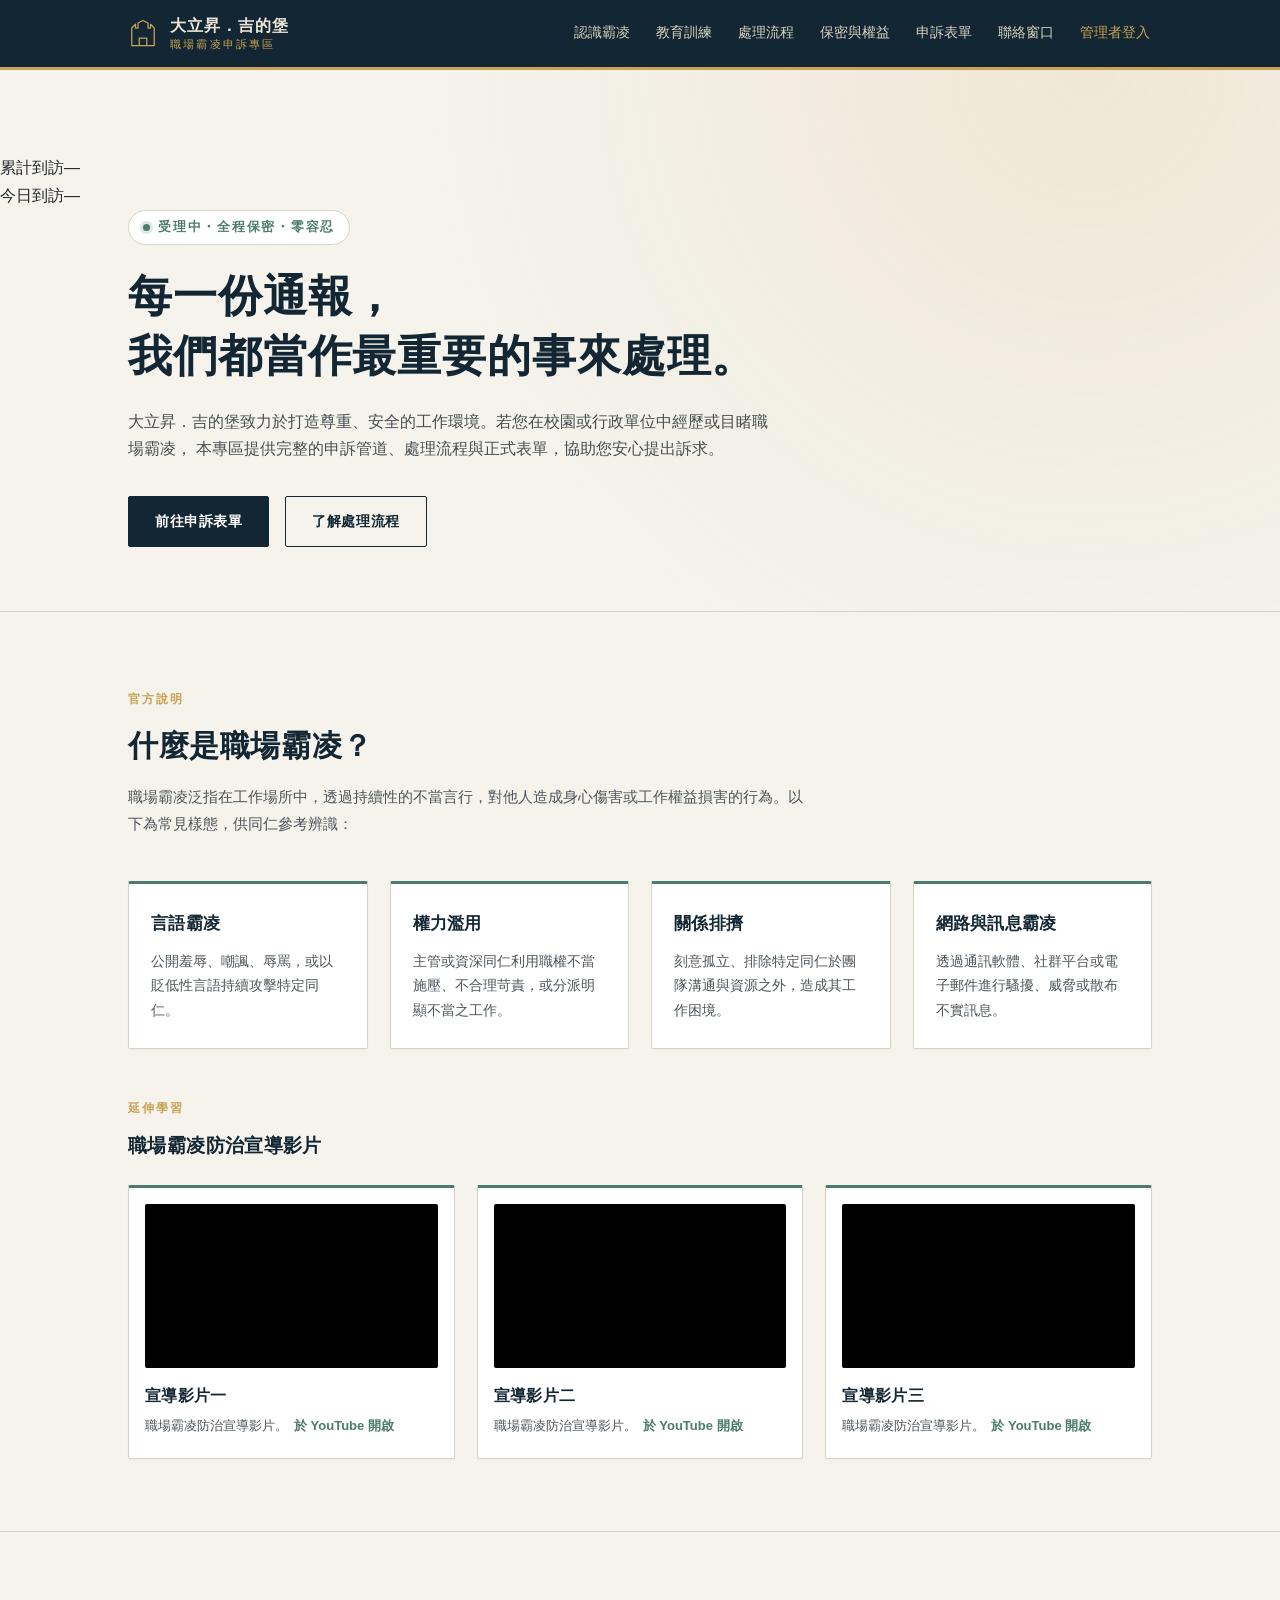
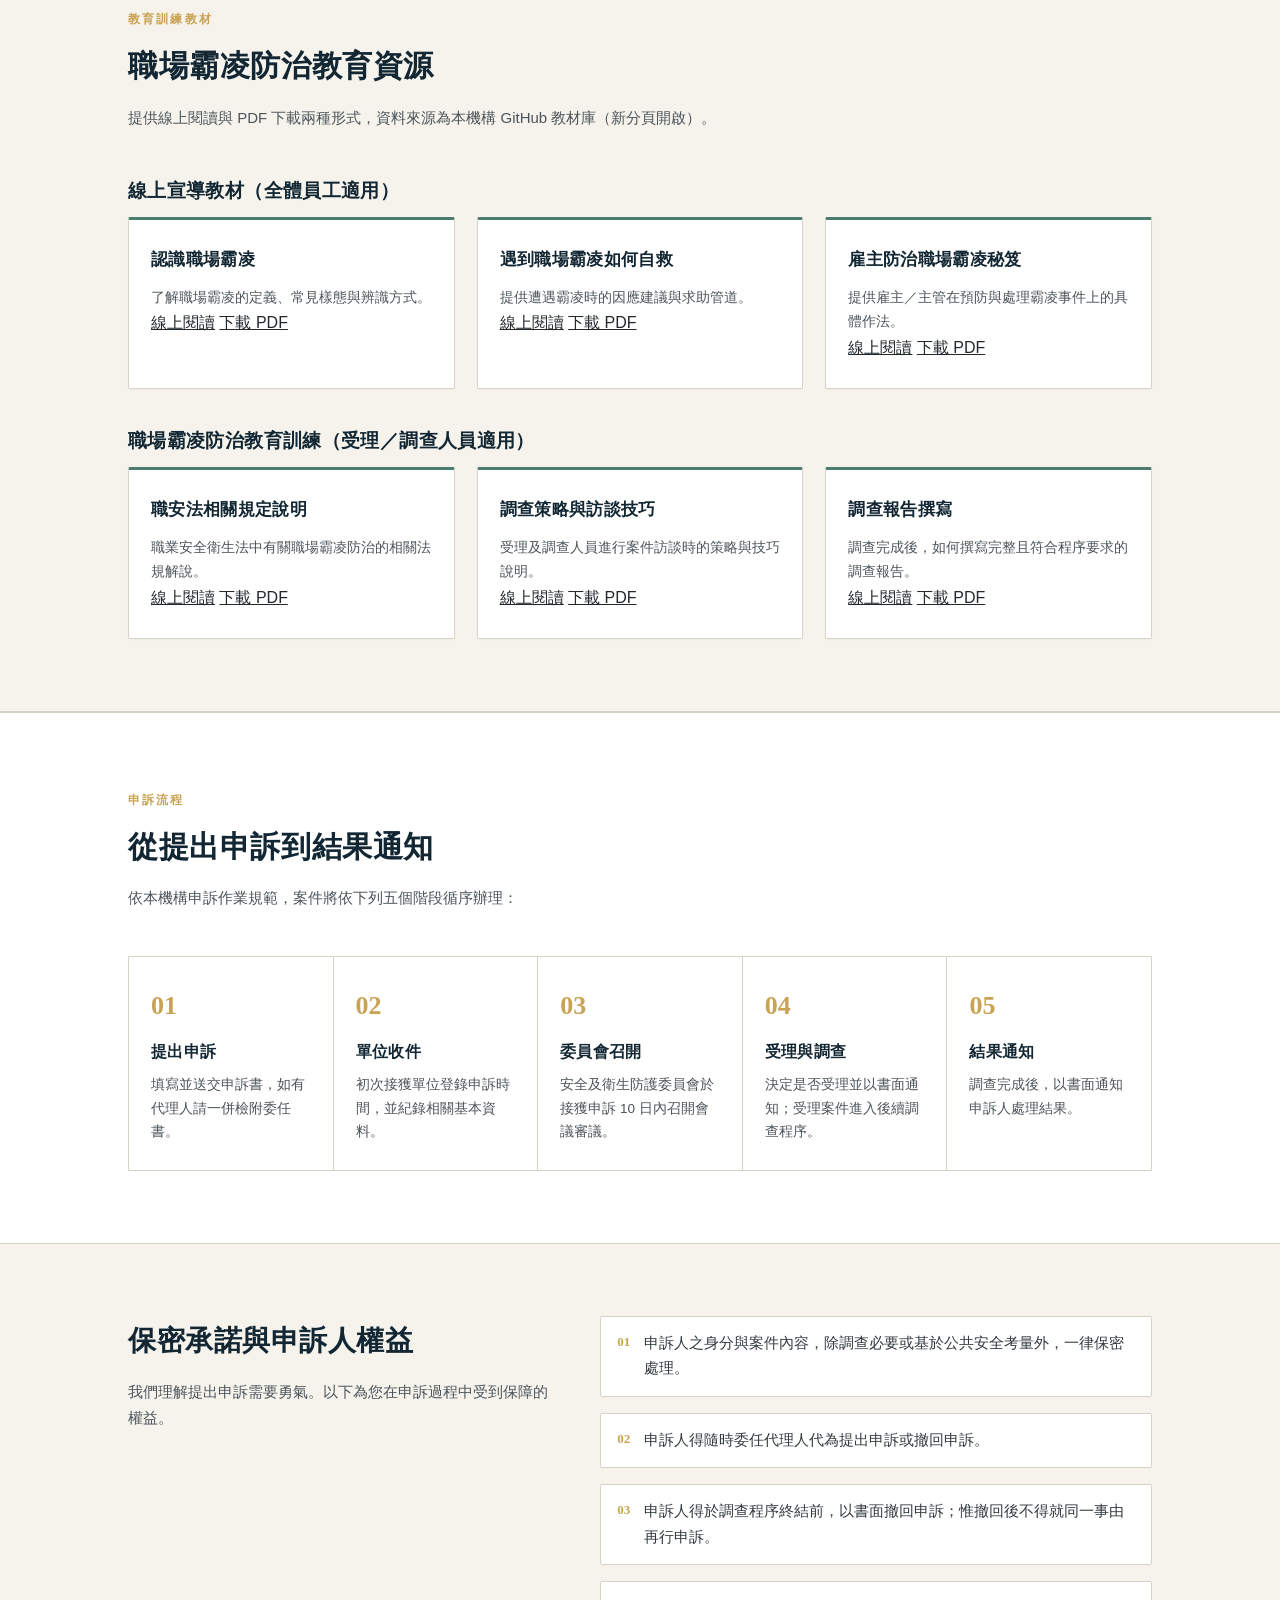
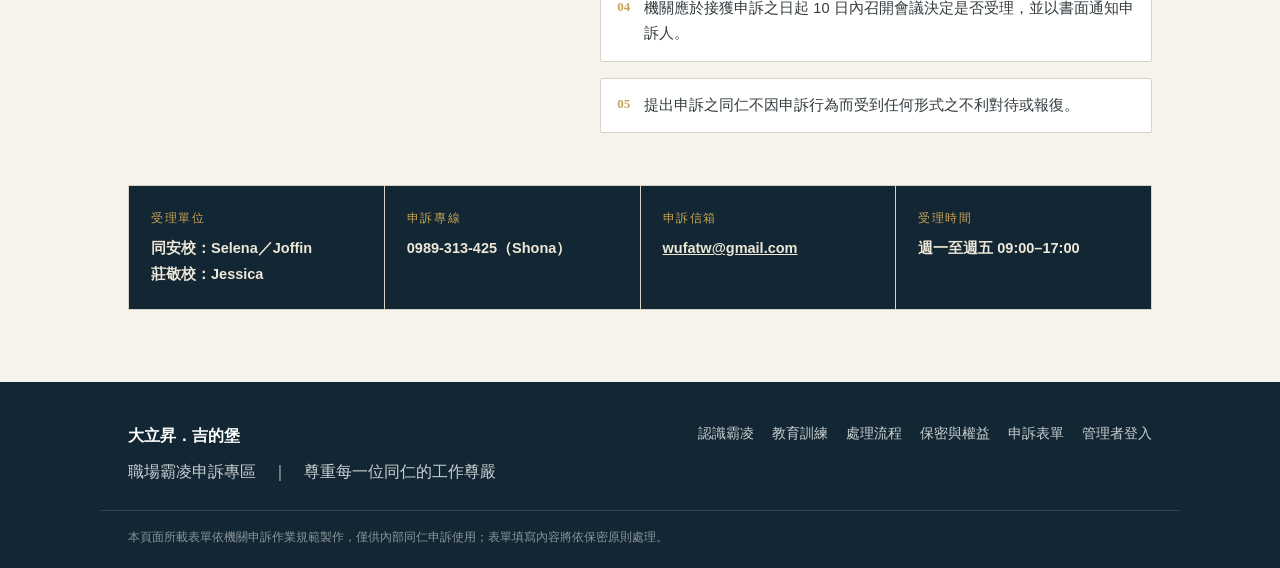
==== index.html @ 512487a4 "Add files via upload" ====
<!DOCTYPE html>
<html lang="zh-Hant">
<head>
<meta charset="UTF-8">
<meta name="viewport" content="width=device-width, initial-scale=1.0">
<title>大立昇吉的堡｜職場霸凌申訴專區</title>
<link rel="stylesheet" href="assets/style.css">
</head>
<body>
<header class="site-header">
  <div class="header-inner">
    <div class="brand">
      <svg width="30" height="30" viewBox="0 0 48 48" fill="none" xmlns="http://www.w3.org/2000/svg">
        <path d="M6 44V16L12 10V16H16V8L24 4L32 8V16H36V10L42 16V44H6Z" stroke="#C9A253" stroke-width="2" stroke-linejoin="round"/>
        <path d="M18 44V32H30V44" stroke="#C9A253" stroke-width="2" stroke-linejoin="round"/>
      </svg>
      <div class="brand-text">
        <span class="org">大立昇．吉的堡</span>
        <span class="sub">職場霸凌申訴專區</span>
      </div>
    </div>
    <nav class="main-nav">
      <a href="#about">認識霸凌</a>
      <a href="#education">教育訓練</a>
      <a href="#process">處理流程</a>
      <a href="#rights">保密與權益</a>
      <a href="report.html">申訴表單</a>
      <a href="#contact">聯絡窗口</a>
      <a href="admin.html" class="admin-link">管理者登入</a>
    </nav>
  </div>
</header>

<section class="hero">
  <div class="visit-counter" id="visit-counter" aria-live="polite">
    <div class="vc-row"><span class="vc-label">累計到訪</span><span class="vc-value" id="vc-total">—</span></div>
    <div class="vc-row"><span class="vc-label">今日到訪</span><span class="vc-value" id="vc-today">—</span></div>
    <div class="vc-note" id="vc-note"></div>
  </div>
  <div class="wrap">
    <span class="eyebrow"><span class="dot"></span>受理中・全程保密・零容忍</span>
    <h1>每一份通報，<br>我們都當作最重要的事來處理。</h1>
    <p class="lede">
      大立昇．吉的堡致力於打造尊重、安全的工作環境。若您在校園或行政單位中經歷或目睹職場霸凌，
      本專區提供完整的申訴管道、處理流程與正式表單，協助您安心提出訴求。
    </p>
    <div class="cta-row">
      <a href="report.html" class="btn btn-primary">前往申訴表單</a>
      <a href="#process" class="btn btn-outline">了解處理流程</a>
    </div>
  </div>
</section>

<section id="about">
  <div class="wrap">
    <div class="section-head">
      <span class="kicker">官方說明</span>
      <h2>什麼是職場霸凌？</h2>
      <p>職場霸凌泛指在工作場所中，透過持續性的不當言行，對他人造成身心傷害或工作權益損害的行為。以下為常見樣態，供同仁參考辨識：</p>
    </div>
    <div class="card-grid">
      <div class="info-card">
        <h3>言語霸凌</h3>
        <p>公開羞辱、嘲諷、辱罵，或以貶低性言語持續攻擊特定同仁。</p>
      </div>
      <div class="info-card">
        <h3>權力濫用</h3>
        <p>主管或資深同仁利用職權不當施壓、不合理苛責，或分派明顯不當之工作。</p>
      </div>
      <div class="info-card">
        <h3>關係排擠</h3>
        <p>刻意孤立、排除特定同仁於團隊溝通與資源之外，造成其工作困境。</p>
      </div>
      <div class="info-card">
        <h3>網路與訊息霸凌</h3>
        <p>透過通訊軟體、社群平台或電子郵件進行騷擾、威脅或散布不實訊息。</p>
      </div>
    </div>

    <div class="section-head" style="margin-top:44px;margin-bottom:22px;">
      <span class="kicker">延伸學習</span>
      <h3 style="font-size:19px;margin:0;">職場霸凌防治宣導影片</h3>
    </div>
    <div class="card-grid">
      <div class="info-card video-embed-card">
        <div class="video-frame">
          <iframe src="https://www.youtube.com/embed/z6uMscS4dXs" title="宣導影片一" loading="lazy" frameborder="0" allow="accelerometer; autoplay; clipboard-write; encrypted-media; gyroscope; picture-in-picture; web-share" allowfullscreen></iframe>
        </div>
        <h3>宣導影片一</h3>
        <p>職場霸凌防治宣導影片。<a href="https://youtu.be/z6uMscS4dXs" target="_blank" rel="noopener">於 YouTube 開啟</a></p>
      </div>
      <div class="info-card video-embed-card">
        <div class="video-frame">
          <iframe src="https://www.youtube.com/embed/lAnErXv3-6E" title="宣導影片二" loading="lazy" frameborder="0" allow="accelerometer; autoplay; clipboard-write; encrypted-media; gyroscope; picture-in-picture; web-share" allowfullscreen></iframe>
        </div>
        <h3>宣導影片二</h3>
        <p>職場霸凌防治宣導影片。<a href="https://youtu.be/lAnErXv3-6E" target="_blank" rel="noopener">於 YouTube 開啟</a></p>
      </div>
      <div class="info-card video-embed-card">
        <div class="video-frame">
          <iframe src="https://www.youtube.com/embed/RIv6hlDFf-0" title="宣導影片三" loading="lazy" frameborder="0" allow="accelerometer; autoplay; clipboard-write; encrypted-media; gyroscope; picture-in-picture; web-share" allowfullscreen></iframe>
        </div>
        <h3>宣導影片三</h3>
        <p>職場霸凌防治宣導影片。<a href="https://youtu.be/RIv6hlDFf-0" target="_blank" rel="noopener">於 YouTube 開啟</a></p>
      </div>
    </div>
  </div>
</section>

<section id="education" style="background:var(--paper);border-top:1px solid var(--line);border-bottom:1px solid var(--line);">
  <div class="wrap">
    <div class="section-head">
      <span class="kicker">教育訓練教材</span>
      <h2>職場霸凌防治教育資源</h2>
      <p>提供線上閱讀與 PDF 下載兩種形式，資料來源為本機構 GitHub 教材庫（新分頁開啟）。</p>
    </div>

    <h3 class="edu-group-title">線上宣導教材（全體員工適用）</h3>
    <div class="card-grid">
      <div class="info-card edu-card">
        <h3>認識職場霸凌</h3>
        <p>了解職場霸凌的定義、常見樣態與辨識方式。</p>
        <div class="edu-link-row">
          <a href="https://htmlpreview.github.io/?https://raw.githubusercontent.com/castlepartywu-svg/WorkplaceBully/main/Education/%E7%B7%9A%E4%B8%8A%E5%AE%A3%E5%B0%8E%E6%95%99%E6%9D%901%E8%AA%8D%E8%AD%98%E9%9C%B8%E5%87%8C.html" target="_blank" rel="noopener">線上閱讀</a>
          <a href="https://raw.githubusercontent.com/castlepartywu-svg/WorkplaceBully/main/Education/%E7%B7%9A%E4%B8%8A%E5%AE%A3%E5%B0%8E%E6%95%99%E6%9D%90-1-%E8%AA%8D%E8%AD%98%E8%81%B7%E5%A0%B4%E9%9C%B8%E5%87%8C.pdf" target="_blank" rel="noopener">下載 PDF</a>
        </div>
      </div>
      <div class="info-card edu-card">
        <h3>遇到職場霸凌如何自救</h3>
        <p>提供遭遇霸凌時的因應建議與求助管道。</p>
        <div class="edu-link-row">
          <a href="https://htmlpreview.github.io/?https://raw.githubusercontent.com/castlepartywu-svg/WorkplaceBully/main/Education/%E7%B7%9A%E4%B8%8A%E5%AE%A3%E5%B0%8E%E6%95%99%E6%9D%902%E5%A6%82%E4%BD%95%E8%87%AA%E6%95%91.html" target="_blank" rel="noopener">線上閱讀</a>
          <a href="https://raw.githubusercontent.com/castlepartywu-svg/WorkplaceBully/main/Education/%E7%B7%9A%E4%B8%8A%E5%AE%A3%E5%B0%8E%E6%95%99%E6%9D%90-2-%E9%81%87%E5%88%B0%E8%81%B7%E5%A0%B4%E9%9C%B8%E5%87%8C%E5%A6%82%E4%BD%95%E8%87%AA%E6%95%91.pdf" target="_blank" rel="noopener">下載 PDF</a>
        </div>
      </div>
      <div class="info-card edu-card">
        <h3>雇主防治職場霸凌秘笈</h3>
        <p>提供雇主／主管在預防與處理霸凌事件上的具體作法。</p>
        <div class="edu-link-row">
          <a href="https://htmlpreview.github.io/?https://raw.githubusercontent.com/castlepartywu-svg/WorkplaceBully/main/Education/%E7%B7%9A%E4%B8%8A%E5%AE%A3%E5%B0%8E%E6%95%99%E6%9D%903%E9%9B%87%E4%B8%BB%E9%98%B2%E6%B2%BB%E7%A7%98%E7%AC%88.html" target="_blank" rel="noopener">線上閱讀</a>
          <a href="https://raw.githubusercontent.com/castlepartywu-svg/WorkplaceBully/main/Education/%E7%B7%9A%E4%B8%8A%E5%AE%A3%E5%B0%8E%E6%95%99%E6%9D%90-3-%E9%9B%87%E4%B8%BB%E9%98%B2%E6%B2%BB%E8%81%B7%E5%A0%B4%E9%9C%B8%E5%87%8C%E7%A7%98%E7%AC%88.pdf" target="_blank" rel="noopener">下載 PDF</a>
        </div>
      </div>
    </div>

    <h3 class="edu-group-title" style="margin-top:36px;">職場霸凌防治教育訓練（受理／調查人員適用）</h3>
    <div class="card-grid">
      <div class="info-card edu-card">
        <h3>職安法相關規定說明</h3>
        <p>職業安全衛生法中有關職場霸凌防治的相關法規解說。</p>
        <div class="edu-link-row">
          <a href="https://htmlpreview.github.io/?https://raw.githubusercontent.com/castlepartywu-svg/WorkplaceBully/main/Education/%E8%81%B7%E5%A0%B4%E9%9C%B8%E5%87%8C%E9%98%B2%E6%B2%BB%E6%95%99%E8%82%B2%E8%A8%93%E7%B7%B4-%E8%81%B7%E5%AE%89%E6%B3%95%E8%A6%8F%E5%AE%9A%E8%AA%AA%E6%98%8E.html" target="_blank" rel="noopener">線上閱讀</a>
          <a href="https://raw.githubusercontent.com/castlepartywu-svg/WorkplaceBully/main/Education/%E8%81%B7%E5%A0%B4%E9%9C%B8%E5%87%8C%E9%98%B2%E6%B2%BB%E6%95%99%E8%82%B2%E8%A8%93%E7%B7%B4-1-%E8%81%B7%E5%AE%89%E6%B3%95%E7%9B%B8%E9%97%9C%E8%A6%8F%E5%AE%9A%E8%AA%AA%E6%98%8E.pdf" target="_blank" rel="noopener">下載 PDF</a>
        </div>
      </div>
      <div class="info-card edu-card">
        <h3>調查策略與訪談技巧</h3>
        <p>受理及調查人員進行案件訪談時的策略與技巧說明。</p>
        <div class="edu-link-row">
          <a href="https://htmlpreview.github.io/?https://raw.githubusercontent.com/castlepartywu-svg/WorkplaceBully/main/Education/%E8%81%B7%E5%A0%B4%E9%9C%B8%E5%87%8C%E9%98%B2%E6%B2%BB%E6%95%99%E8%82%B2%E8%A8%93%E7%B7%B4%282%29-%E8%AA%BF%E6%9F%A5%E7%AD%96%E7%95%A5%E5%8F%8A%E8%A8%AA%E8%AB%87%E6%8A%80%E5%B7%A7.html" target="_blank" rel="noopener">線上閱讀</a>
          <a href="https://raw.githubusercontent.com/castlepartywu-svg/WorkplaceBully/main/Education/%E8%81%B7%E5%A0%B4%E9%9C%B8%E5%87%8C%E9%98%B2%E6%B2%BB%E6%95%99%E8%82%B2%E8%A8%93%E7%B7%B4-2-%E8%AA%BF%E6%9F%A5%E7%AD%96%E7%95%A5%E8%88%87%E8%A8%AA%E8%AB%87%E6%8A%80%E5%B7%A7.pdf" target="_blank" rel="noopener">下載 PDF</a>
        </div>
      </div>
      <div class="info-card edu-card">
        <h3>調查報告撰寫</h3>
        <p>調查完成後，如何撰寫完整且符合程序要求的調查報告。</p>
        <div class="edu-link-row">
          <a href="https://htmlpreview.github.io/?https://raw.githubusercontent.com/castlepartywu-svg/WorkplaceBully/main/Education/%E8%81%B7%E5%A0%B4%E9%9C%B8%E5%87%8C%E9%98%B2%E6%B2%BB%E6%95%99%E8%82%B2%E8%A8%93%E7%B7%B43%20%E8%AA%BF%E6%9F%A5%E5%A0%B1%E5%91%8A%E6%92%B0%E5%AF%AB.html" target="_blank" rel="noopener">線上閱讀</a>
          <a href="https://raw.githubusercontent.com/castlepartywu-svg/WorkplaceBully/main/Education/%E8%81%B7%E5%A0%B4%E9%9C%B8%E5%87%8C%E9%98%B2%E6%B2%BB%E6%95%99%E8%82%B2%E8%A8%93%E7%B7%B4-3-%E8%AA%BF%E6%9F%A5%E5%A0%B1%E5%91%8A%E6%92%B0%E5%AF%AB.pdf" target="_blank" rel="noopener">下載 PDF</a>
        </div>
      </div>
    </div>
  </div>
</section>

<section id="process" style="background:#fff;border-top:1px solid var(--line);border-bottom:1px solid var(--line);">
  <div class="wrap">
    <div class="section-head">
      <span class="kicker">申訴流程</span>
      <h2>從提出申訴到結果通知</h2>
      <p>依本機構申訴作業規範，案件將依下列五個階段循序辦理：</p>
    </div>
    <div class="timeline">
      <div class="tl-step">
        <span class="num">01</span>
        <h3>提出申訴</h3>
        <p>填寫並送交申訴書，如有代理人請一併檢附委任書。</p>
      </div>
      <div class="tl-step">
        <span class="num">02</span>
        <h3>單位收件</h3>
        <p>初次接獲單位登錄申訴時間，並紀錄相關基本資料。</p>
      </div>
      <div class="tl-step">
        <span class="num">03</span>
        <h3>委員會召開</h3>
        <p>安全及衛生防護委員會於接獲申訴 10 日內召開會議審議。</p>
      </div>
      <div class="tl-step">
        <span class="num">04</span>
        <h3>受理與調查</h3>
        <p>決定是否受理並以書面通知；受理案件進入後續調查程序。</p>
      </div>
      <div class="tl-step">
        <span class="num">05</span>
        <h3>結果通知</h3>
        <p>調查完成後，以書面通知申訴人處理結果。</p>
      </div>
    </div>
  </div>
</section>

<section id="rights">
  <div class="wrap">
    <div class="rights-panel">
      <div>
        <h2>保密承諾與申訴人權益</h2>
        <p class="lede">我們理解提出申訴需要勇氣。以下為您在申訴過程中受到保障的權益。</p>
      </div>
      <ul class="rights-list">
        <li><span class="mark">01</span> 申訴人之身分與案件內容，除調查必要或基於公共安全考量外，一律保密處理。</li>
        <li><span class="mark">02</span> 申訴人得隨時委任代理人代為提出申訴或撤回申訴。</li>
        <li><span class="mark">03</span> 申訴人得於調查程序終結前，以書面撤回申訴；惟撤回後不得就同一事由再行申訴。</li>
        <li><span class="mark">04</span> 機關應於接獲申訴之日起 10 日內召開會議決定是否受理，並以書面通知申訴人。</li>
        <li><span class="mark">05</span> 提出申訴之同仁不因申訴行為而受到任何形式之不利對待或報復。</li>
      </ul>
    </div>

    <div class="contact-strip" id="contact">
      <div class="contact-item">
        <div class="label">受理單位</div>
        <div class="value">同安校：Selena／Joffin<br>莊敬校：Jessica</div>
      </div>
      <div class="contact-item">
        <div class="label">申訴專線</div>
        <div class="value">0989-313-425（Shona）</div>
      </div>
      <div class="contact-item">
        <div class="label">申訴信箱</div>
        <div class="value"><a href="mailto:wufatw@gmail.com">wufatw@gmail.com</a></div>
      </div>
      <div class="contact-item">
        <div class="label">受理時間</div>
        <div class="value">週一至週五 09:00–17:00</div>
      </div>
    </div>
  </div>
</section>

<footer>
  <div class="wrap foot-inner">
    <div>
      <div class="foot-brand">大立昇．吉的堡</div>
      <div>職場霸凌申訴專區　｜　尊重每一位同仁的工作尊嚴</div>
    </div>
    <div class="foot-links">
      <a href="#about">認識霸凌</a>
      <a href="#education">教育訓練</a>
      <a href="#process">處理流程</a>
      <a href="#rights">保密與權益</a>
      <a href="report.html">申訴表單</a>
      <a href="admin.html">管理者登入</a>
    </div>
  </div>
  <div class="wrap copyright">
    本頁面所載表單依機關申訴作業規範製作，僅供內部同仁申訴使用；表單填寫內容將依保密原則處理。
  </div>
</footer>

<script src="js/main.js"></script>
</body>
</html>
---- assets/style.css ----
:root{
  --ink:#22282C;
  --paper:#F5F3EC;
  --navy:#1B3A4B;
  --navy-deep:#122733;
  --teal:#4C7C6D;
  --gold:#C9A253;
  --line:#D8D3C7;
  --card:#FFFFFF;
  --danger:#9A4B3E;
  --radius:2px;
}
*{box-sizing:border-box;}
html{scroll-behavior:smooth;}
body{
  margin:0;
  background:var(--paper);
  color:var(--ink);
  font-family:"Noto Sans TC","Microsoft JhengHei",sans-serif;
  line-height:1.75;
}
h1,h2,h3,.display{
  font-family:"Noto Serif TC","PMingLiU",serif;
  font-weight:900;
  color:var(--navy-deep);
  letter-spacing:.02em;
  margin:0 0 .5em;
}
p{margin:0 0 1em;}
a{color:inherit;}
.wrap{max-width:1080px;margin:0 auto;padding:0 28px;}

/* ---------- buttons ---------- */
.btn{
  display:inline-flex;
  align-items:center;
  justify-content:center;
  gap:8px;
  padding:12px 26px;
  border-radius:var(--radius);
  font-size:14px;
  font-weight:700;
  letter-spacing:.04em;
  text-decoration:none;
  border:1px solid transparent;
  cursor:pointer;
  transition:background .2s, color .2s, border-color .2s, transform .15s;
}
.btn:active{transform:translateY(1px);}
.btn-primary{background:var(--navy-deep);color:#fff;border-color:var(--navy-deep);}
.btn-primary:hover{background:var(--navy);}
.btn-outline{background:transparent;color:var(--navy-deep);border-color:var(--navy-deep);}
.btn-outline:hover{background:var(--navy-deep);color:#fff;}

/* ---------- header ---------- */
header.site-header{
  background:var(--navy-deep);
  color:#EDE7D8;
  position:sticky;
  top:0;
  z-index:50;
  border-bottom:3px solid var(--gold);
}
.header-inner{
  max-width:1080px;
  margin:0 auto;
  padding:14px 28px;
  display:flex;
  align-items:center;
  justify-content:space-between;
  gap:20px;
}
.brand{
  display:flex;
  align-items:center;
  gap:12px;
}
.brand svg{flex:none;}
.brand-text{display:flex;flex-direction:column;line-height:1.3;}
.brand-text .org{font-family:"Noto Serif TC",serif;font-weight:700;font-size:16px;letter-spacing:.06em;}
.brand-text .sub{font-size:11px;color:var(--gold);letter-spacing:.2em;}
nav.main-nav{display:flex;gap:22px;font-size:14px;flex-wrap:wrap;}
nav.main-nav a{
  text-decoration:none;
  color:#D9D2BC;
  padding:6px 2px;
  border-bottom:2px solid transparent;
  transition:border-color .2s, color .2s;
  white-space:nowrap;
}
nav.main-nav a:hover{color:#fff;border-color:var(--gold);}
nav.main-nav a.admin-link{color:var(--gold);}

/* ---------- hero ---------- */
.hero{
  position:relative;
  padding:84px 0 64px;
  background: radial-gradient(circle at 85% 0%, rgba(201,162,83,.14), transparent 55%), var(--paper);
  overflow:hidden;
  border-bottom:1px solid var(--line);
}
.hero .eyebrow{
  display:inline-flex;
  align-items:center;
  gap:8px;
  font-size:12.5px;
  letter-spacing:.14em;
  color:var(--teal);
  font-weight:700;
  background:#fff;
  border:1px solid var(--line);
  padding:6px 14px;
  border-radius:999px;
  margin-bottom:22px;
}
.hero .dot{
  width:7px;height:7px;border-radius:50%;
  background:var(--teal);
  box-shadow:0 0 0 3px rgba(76,124,109,.18);
}
.hero h1{
  font-size:clamp(28px,4vw,44px);
  line-height:1.35;
  max-width:760px;
  margin-bottom:22px;
}
.hero .lede{
  max-width:640px;
  font-size:15.5px;
  color:#464e52;
  margin-bottom:34px;
}
.cta-row{display:flex;gap:16px;flex-wrap:wrap;}

/* ---------- section head ---------- */
section{padding:72px 0;}
.section-head{max-width:680px;margin-bottom:44px;}
.section-head .kicker{
  display:inline-block;
  font-size:12px;
  letter-spacing:.18em;
  color:var(--gold);
  font-weight:700;
  margin-bottom:10px;
}
.section-head h2{font-size:clamp(22px,3vw,30px);margin-bottom:12px;}
.section-head p{color:#4d555a;font-size:15px;}

/* ---------- info cards ---------- */
.card-grid{
  display:grid;
  grid-template-columns:repeat(auto-fit,minmax(230px,1fr));
  gap:22px;
}
.info-card{
  background:var(--card);
  border:1px solid var(--line);
  border-top:3px solid var(--teal);
  border-radius:var(--radius);
  padding:26px 22px;
  box-shadow:0 1px 2px rgba(18,39,51,.04);
}
.info-card h3{font-size:16.5px;margin-bottom:10px;}
.info-card p{font-size:14px;color:#4d555a;margin-bottom:0;}

.video-embed-card{padding:16px 16px 20px;}
.video-frame{
  position:relative;
  width:100%;
  padding-top:56.25%;
  background:#000;
  border-radius:var(--radius);
  overflow:hidden;
  margin-bottom:14px;
}
.video-frame iframe{
  position:absolute;
  inset:0;
  width:100%;
  height:100%;
  border:0;
}
.video-embed-card h3{font-size:15.5px;margin-bottom:6px;}
.video-embed-card p{font-size:13px;color:#4d555a;margin-bottom:0;}
.video-embed-card p a{color:var(--teal);font-weight:700;text-decoration:none;margin-left:6px;}
.video-embed-card p a:hover{text-decoration:underline;}

/* ---------- timeline ---------- */
.timeline{
  display:grid;
  grid-template-columns:repeat(auto-fit,minmax(190px,1fr));
  gap:0;
  border-top:1px solid var(--line);
  border-left:1px solid var(--line);
}
.tl-step{
  padding:26px 22px;
  border-right:1px solid var(--line);
  border-bottom:1px solid var(--line);
  position:relative;
}
.tl-step .num{
  display:block;
  font-family:"Noto Serif TC",serif;
  font-size:26px;
  font-weight:900;
  color:var(--gold);
  margin-bottom:10px;
}
.tl-step h3{font-size:15.5px;margin-bottom:8px;}
.tl-step p{font-size:13.5px;color:#4d555a;margin-bottom:0;}

/* ---------- rights ---------- */
.rights-panel{
  display:grid;
  grid-template-columns:1fr 1.3fr;
  gap:48px;
  align-items:start;
  margin-bottom:52px;
}
.rights-panel h2{font-size:clamp(22px,3vw,28px);}
.rights-panel .lede{color:#4d555a;font-size:15px;}
.rights-list{list-style:none;margin:0;padding:0;display:flex;flex-direction:column;gap:16px;}
.rights-list li{
  display:flex;
  gap:14px;
  font-size:14.5px;
  color:#333b3f;
  background:var(--card);
  border:1px solid var(--line);
  border-radius:var(--radius);
  padding:14px 16px;
}
.rights-list .mark{
  flex:none;
  font-family:"Noto Serif TC",serif;
  font-weight:700;
  color:var(--gold);
  font-size:13px;
}

.contact-strip{
  display:grid;
  grid-template-columns:repeat(auto-fit,minmax(180px,1fr));
  gap:1px;
  background:var(--line);
  border:1px solid var(--line);
}
.contact-item{background:var(--navy-deep);color:#EDE7D8;padding:22px;}
.contact-item .label{font-size:11.5px;letter-spacing:.14em;color:var(--gold);margin-bottom:8px;}
.contact-item .value{font-size:14.5px;font-weight:600;}
.contact-item .value.placeholder{color:#B9C4C9;font-weight:400;font-style:italic;}

/* ---------- footer ---------- */
footer{background:var(--navy-deep);color:#C9CFD1;padding:40px 0 20px;margin-top:0;}
.foot-inner{display:flex;justify-content:space-between;align-items:flex-start;gap:24px;flex-wrap:wrap;padding-bottom:24px;border-bottom:1px solid rgba(255,255,255,.12);}
.foot-brand{font-family:"Noto Serif TC",serif;font-weight:700;color:#fff;font-size:16px;margin-bottom:8px;}
.foot-links{display:flex;gap:18px;flex-wrap:wrap;font-size:13.5px;}
.foot-links a{text-decoration:none;color:#C9CFD1;}
.foot-links a:hover{color:var(--gold);}
.copyright{font-size:12px;color:#8B959A;padding-top:16px;}

/* ---------- admin page ---------- */
.admin-section{background:#fff;}
.admin-note{
  background:#FBF3E2;
  border:1px solid #E7D3A0;
  color:#7A5A15;
  font-size:13.5px;
  padding:12px 16px;
  border-radius:var(--radius);
  margin-bottom:32px;
}
.admin-box{
  background:var(--card);
  border:1px solid var(--line);
  border-radius:var(--radius);
  padding:28px 26px;
  max-width:560px;
}
.field{margin-bottom:16px;}
.field label{display:block;font-size:13px;font-weight:700;color:var(--navy-deep);margin-bottom:6px;}
.field input,.field select{
  width:100%;
  padding:10px 12px;
  border:1px solid var(--line);
  border-radius:var(--radius);
  font-size:14px;
  font-family:inherit;
  background:#fff;
  color:var(--ink);
}
.field input:focus,.field select:focus{outline:2px solid var(--teal);outline-offset:1px;}
#admin-msg{min-height:20px;font-size:13px;color:var(--danger);margin-top:10px;}
.status-line{font-size:14.5px;margin-bottom:14px;}
#admin-list-table td,#cases-table td{padding:7px 4px;border-bottom:1px solid var(--line);vertical-align:middle;}
.mini-btn{
  border:1px solid var(--danger);
  color:var(--danger);
  background:transparent;
  font-size:12px;
  padding:3px 9px;
  border-radius:var(--radius);
  cursor:pointer;
}
.mini-btn:hover{background:var(--danger);color:#fff;}
.mini-btn.view{border-color:var(--teal);color:var(--teal);}
.mini-btn.view:hover{background:var(--teal);color:#fff;}

/* ---------- report / forms ---------- */
.forms-section{background:#fff;}
.tab-bar{
  display:flex;
  gap:2px;
  border-bottom:2px solid var(--navy-deep);
  margin-bottom:32px;
  flex-wrap:wrap;
}
.tab-btn{
  background:var(--paper);
  border:1px solid var(--line);
  border-bottom:none;
  padding:12px 22px;
  font-size:14.5px;
  font-family:inherit;
  color:#5a6266;
  cursor:pointer;
  display:flex;
  align-items:center;
  gap:8px;
  border-radius:var(--radius) var(--radius) 0 0;
  transition:background .2s,color .2s;
}
.tab-btn .tag{
  font-size:11px;
  color:var(--gold);
  border:1px solid var(--gold);
  border-radius:999px;
  padding:1px 8px;
}
.tab-btn:hover{color:var(--navy-deep);}
.tab-btn.active{
  background:var(--navy-deep);
  color:#fff;
  border-color:var(--navy-deep);
}
.tab-btn.active .tag{color:var(--gold);border-color:var(--gold);}

.tab-panel{display:none;}
.tab-panel.active{display:block;}

.panel-toolbar{
  display:flex;
  align-items:center;
  justify-content:space-between;
  flex-wrap:wrap;
  gap:14px;
  margin-bottom:20px;
}
.panel-toolbar h3{font-size:19px;margin:0;}
.panel-toolbar .hint{font-size:12.5px;color:#75808a;}
.submit-btn,.print-btn,.reset-btn{
  border-radius:var(--radius);
  font-size:13.5px;
  font-weight:700;
  padding:9px 18px;
  cursor:pointer;
  border:1px solid var(--navy-deep);
  font-family:inherit;
}
.submit-btn{background:var(--navy-deep);color:#fff;}
.submit-btn:hover{background:var(--navy);}
.print-btn{background:transparent;color:var(--navy-deep);}
.print-btn:hover{background:var(--navy-deep);color:#fff;}
.reset-btn{background:transparent;color:var(--danger);border-color:var(--danger);}
.reset-btn:hover{background:var(--danger);color:#fff;}

.form-doc{
  background:#fff;
  border:1px solid var(--line);
  padding:34px 34px 42px;
  border-radius:var(--radius);
}
.form-doc .doc-title{
  text-align:center;
  font-size:21px;
  margin-bottom:4px;
}
.form-doc .doc-note{
  text-align:right;
  font-size:12.5px;
  color:#75808a;
  margin-bottom:16px;
}
.form-doc h2{
  font-size:16.5px;
  margin-top:36px;
  border-top:2px solid var(--line);
  padding-top:20px;
}
.form-doc table{
  width:100%;
  border-collapse:collapse;
  margin-bottom:18px;
  font-size:13.5px;
}
.form-doc th,.form-doc td{
  border:1px solid var(--line);
  padding:8px 10px;
  vertical-align:top;
}
.form-doc th{background:#F1EEE3;font-weight:700;text-align:center;}
.form-doc td.label{
  background:#F1EEE3;
  font-weight:700;
  white-space:nowrap;
  width:150px;
  color:var(--navy-deep);
}
.form-doc td.section-title{
  background:#E4EAEC;
  font-weight:700;
  text-align:center;
  writing-mode:vertical-rl;
  width:38px;
  color:var(--navy-deep);
}
.form-doc input[type="text"],.form-doc textarea{
  width:100%;
  border:none;
  border-bottom:1px dashed #A9A296;
  font-size:13.5px;
  font-family:inherit;
  padding:3px 2px;
  box-sizing:border-box;
  background:transparent;
  color:var(--ink);
}
.form-doc input[type="text"]:focus,.form-doc textarea:focus{outline:none;border-bottom-color:var(--teal);}
.form-doc textarea{resize:vertical;min-height:56px;}
.form-doc .short{width:48px;display:inline-block;}
.form-doc .mid{width:150px;display:inline-block;}
.form-doc .wide{width:300px;display:inline-block;}
.form-doc .checkbox-group label{margin-right:14px;white-space:nowrap;display:inline-block;font-size:13px;}
.form-doc .small{font-size:12px;color:#8a8f80;}
.form-doc .footer-note{font-size:12.5px;color:#5a6266;margin-top:8px;}
.form-doc .signature-line{
  display:flex;
  justify-content:space-between;
  gap:24px;
  margin:26px 0 10px;
  flex-wrap:wrap;
}
.form-doc .signature-line div{
  flex:1 1 220px;
  border-bottom:1px solid #8a8f80;
  padding-bottom:26px;
  font-size:13.5px;
}
.form-doc .date-line{text-align:right;font-size:13.5px;margin-top:8px;}
.form-doc .to-line{text-align:right;margin:18px 0;font-size:13.5px;}
.form-doc .statement{font-size:14px;line-height:2;margin:24px 0;}
.form-doc .statement input[type="text"]{display:inline-block;width:140px;}
.form-doc ol{font-size:13.5px;padding-left:20px;color:#333b3f;}
.form-doc ol li{margin-bottom:6px;}

/* ---------- fillable (applicant fill-in) highlight ---------- */
.form-doc .fillable td:not(.label):not(.section-title){
  background-color:#FFF176;
}
.form-doc .fillable input[type="text"],
.form-doc .fillable textarea{
  background:transparent;
}
.form-doc .checkbox-group label{
  background-color:#FFF176;
  padding:2px 6px;
  border-radius:2px;
  display:inline-block;
}
.form-doc .statement input[type="text"],
.form-doc .to-line input[type="text"],
.form-doc .date-line input[type="text"]{
  background-color:#FFF176;
  border-radius:2px;
}
.form-doc .signature-line input[type="text"]{
  background-color:#FFF176;
  border-radius:2px;
  width:auto;
  min-width:180px;
}

.admin-only{
  position:relative;
  border:1px dashed var(--gold);
  background:#FCF8EE;
  padding:18px 16px 6px;
  margin-top:24px;
  border-radius:var(--radius);
  display:none;
}
body.admin-mode .admin-only{display:block;}
.admin-only::before{
  content:"管理者專用區塊";
  position:absolute;
  top:-11px;
  left:14px;
  background:var(--gold);
  color:#fff;
  font-size:11px;
  padding:2px 10px;
  border-radius:999px;
  letter-spacing:.06em;
}

/* ---------- preview modal ---------- */
.preview-overlay{
  position:fixed;
  inset:0;
  background:rgba(18,39,51,.55);
  display:none;
  align-items:center;
  justify-content:center;
  z-index:100;
  padding:24px;
}
.preview-overlay.open{display:flex;}
.preview-modal{
  background:#fff;
  width:100%;
  max-width:620px;
  max-height:82vh;
  display:flex;
  flex-direction:column;
  border-radius:var(--radius);
  overflow:hidden;
  box-shadow:0 20px 60px rgba(0,0,0,.25);
}
.preview-modal-head{
  display:flex;
  align-items:center;
  justify-content:space-between;
  padding:18px 22px;
  background:var(--navy-deep);
  color:#fff;
}
.preview-modal-head h3{color:#fff;font-size:16.5px;margin:0;}
.preview-close{
  background:transparent;
  border:none;
  color:#EDE7D8;
  font-size:22px;
  line-height:1;
  cursor:pointer;
}
.preview-modal-body{padding:20px 22px;overflow-y:auto;}
.preview-table{width:100%;border-collapse:collapse;font-size:13.5px;}
.preview-table td{padding:8px 6px;border-bottom:1px solid var(--line);vertical-align:top;}
.preview-table td.pk{color:#75808a;width:38%;}
.preview-table td.pv{color:var(--ink);font-weight:600;word-break:break-word;}
.preview-empty{color:#75808a;font-size:13.5px;text-align:center;padding:20px 0;}
.preview-modal-foot{
  display:flex;
  justify-content:flex-end;
  gap:12px;
  padding:16px 22px;
  border-top:1px solid var(--line);
}
.submit-status{font-size:13px;margin-right:auto;align-self:center;}
.submit-status.ok{color:var(--teal);}
.submit-status.err{color:var(--danger);}

/* ---------- responsive ---------- */
@media (max-width:760px){
  .header-inner{flex-direction:column;align-items:flex-start;gap:12px;}
  nav.main-nav{gap:14px;font-size:13px;}
  .rights-panel{grid-template-columns:1fr;}
  section{padding:52px 0;}
  .form-doc{padding:22px 16px 30px;}
  .form-doc td.section-title{writing-mode:horizontal-tb;width:auto;}
}

/* ---------- print ---------- */
@media print{
  header.site-header,footer,.panel-toolbar,.tab-bar,.section-head,.preview-overlay{display:none !important;}
  body{background:#fff;}
  .tab-panel{display:none !important;}
  .tab-panel.print-active{display:block !important;}
  .tab-panel.print-active .admin-only::before{display:none;}
  .form-doc{border:none;padding:0;}
  section{padding:0;}
}
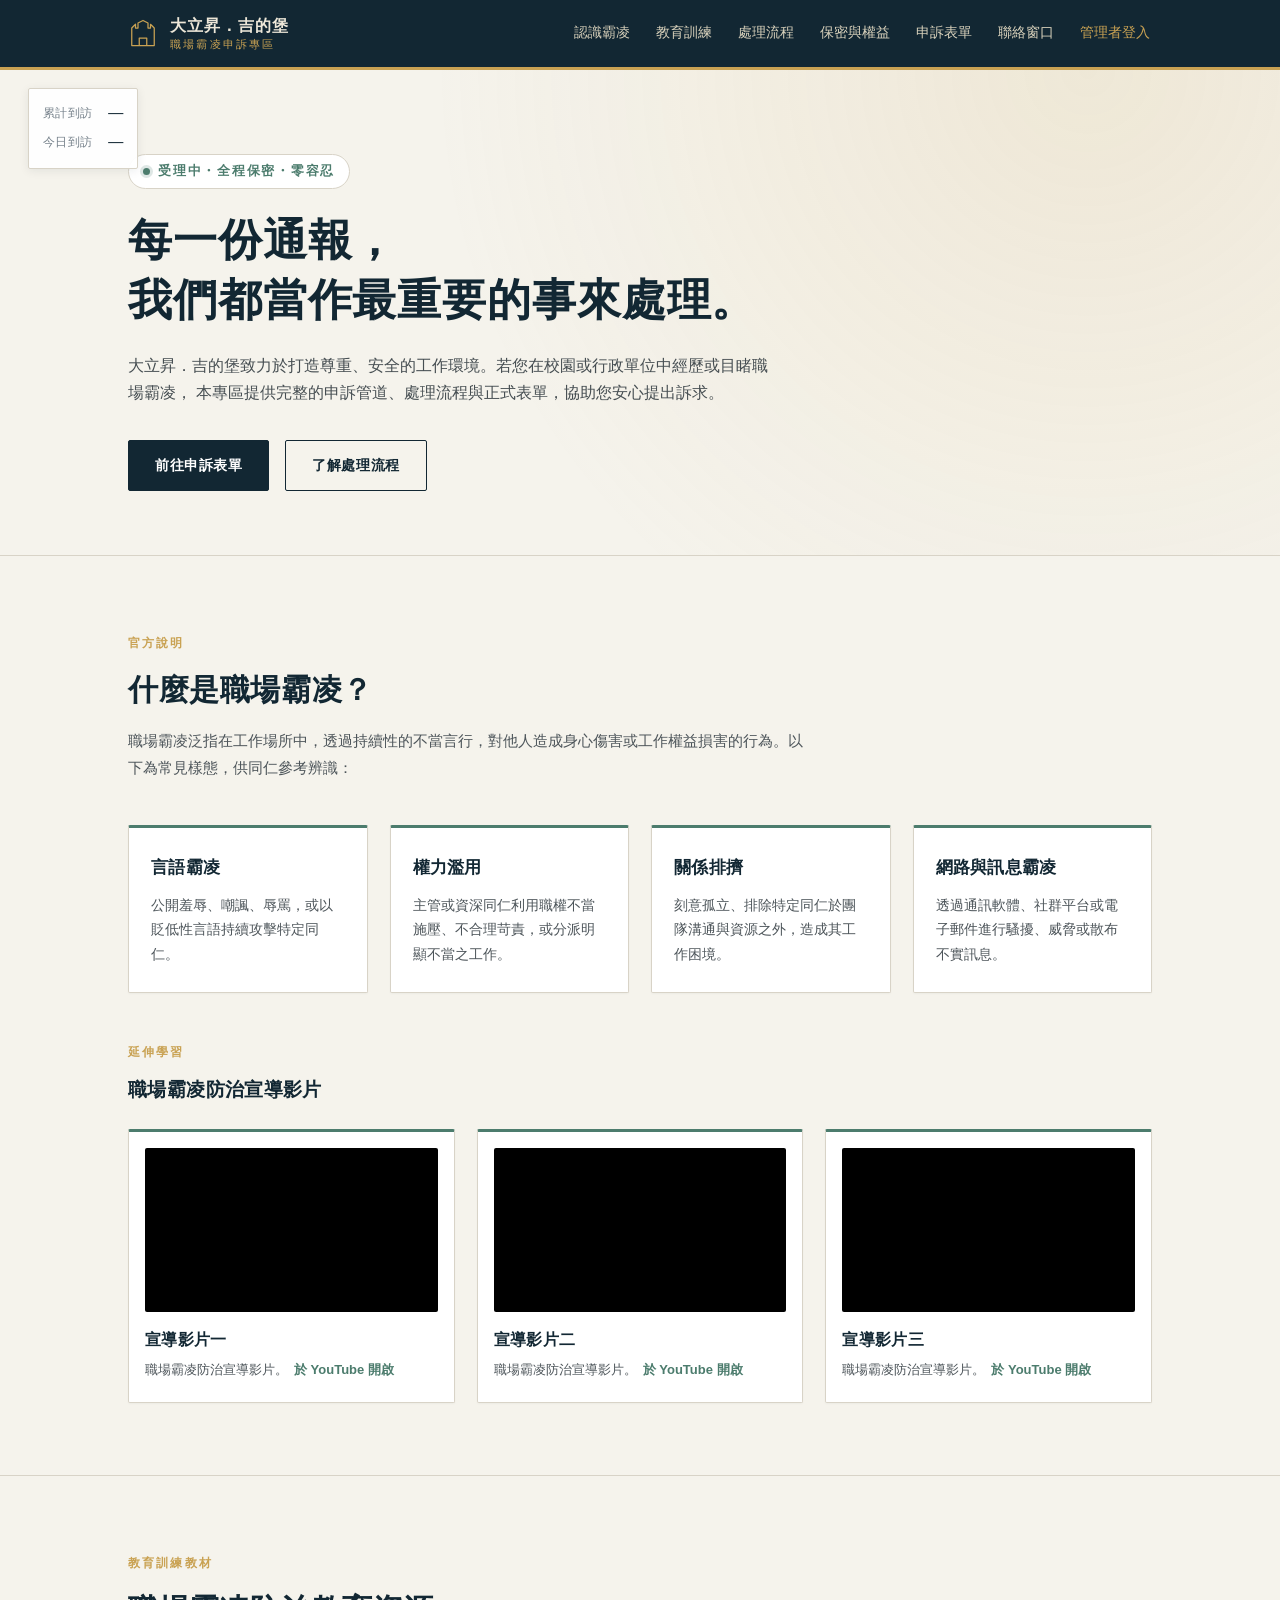
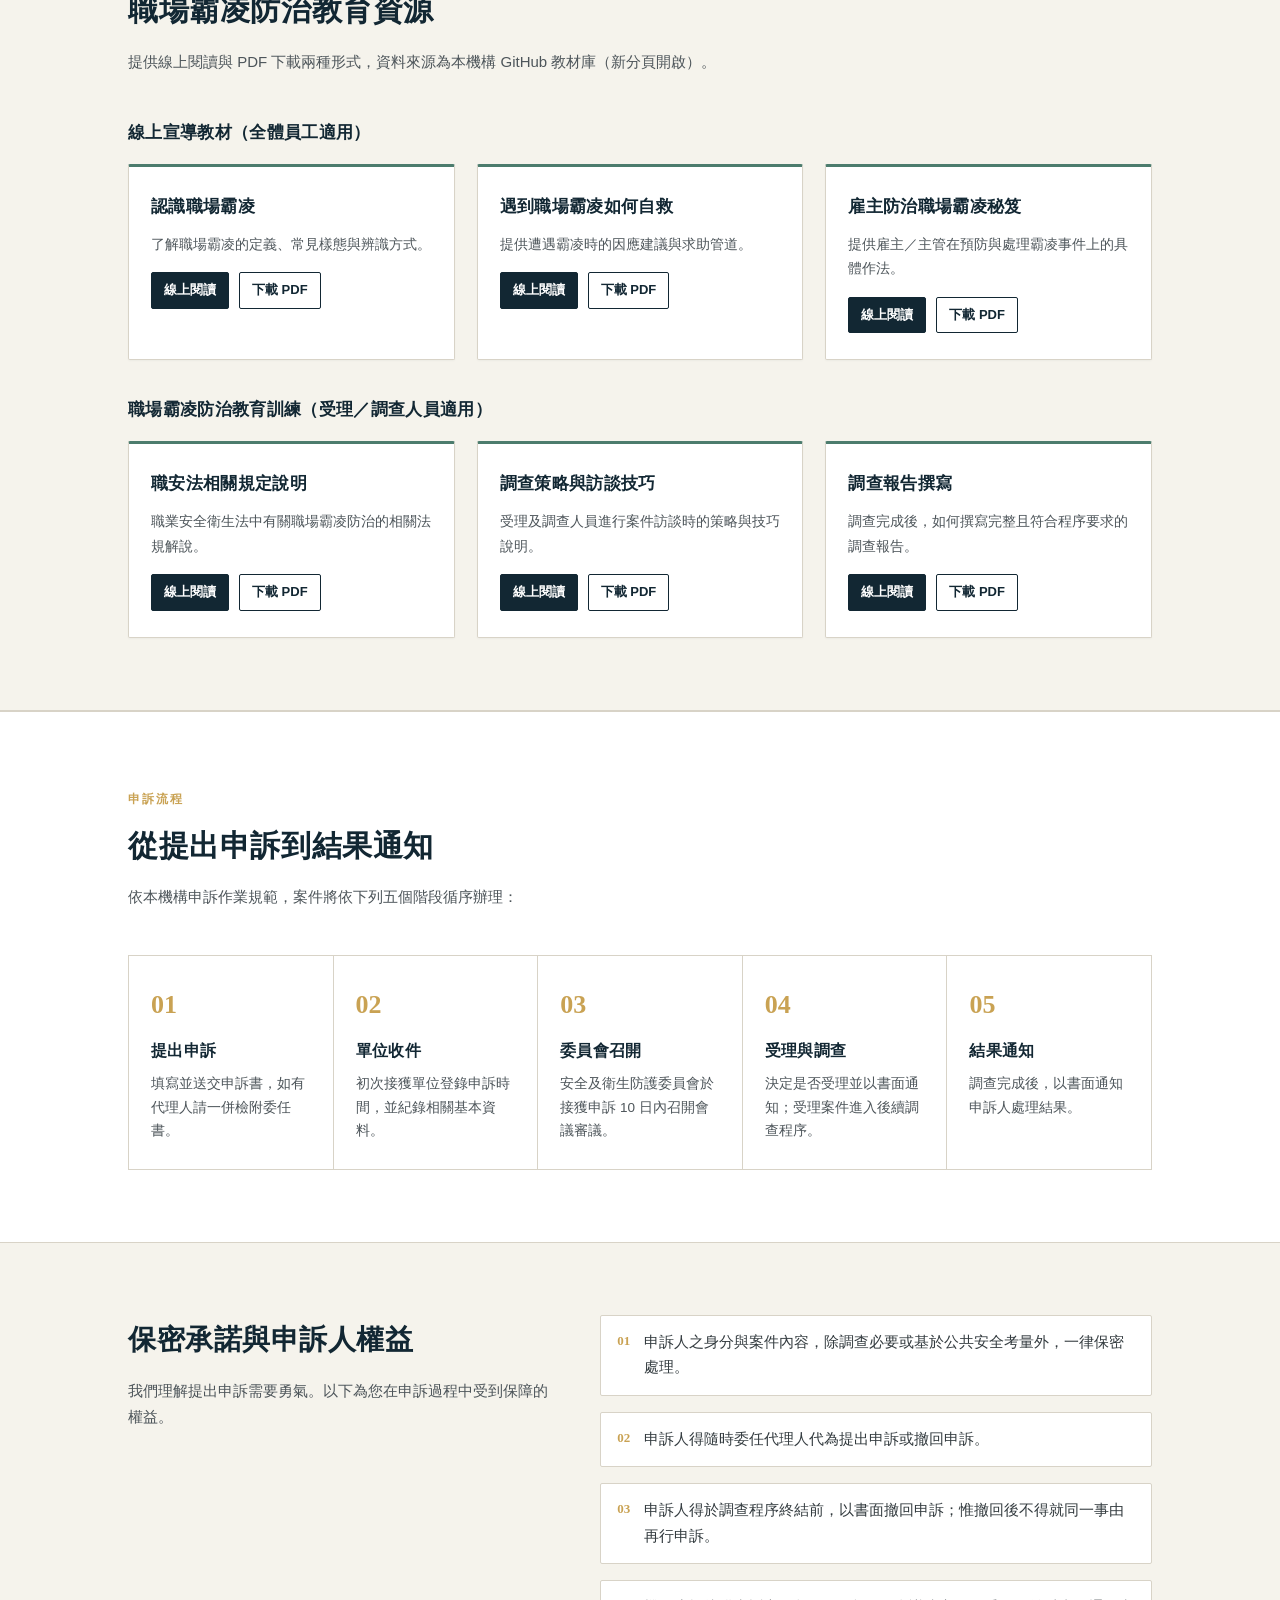
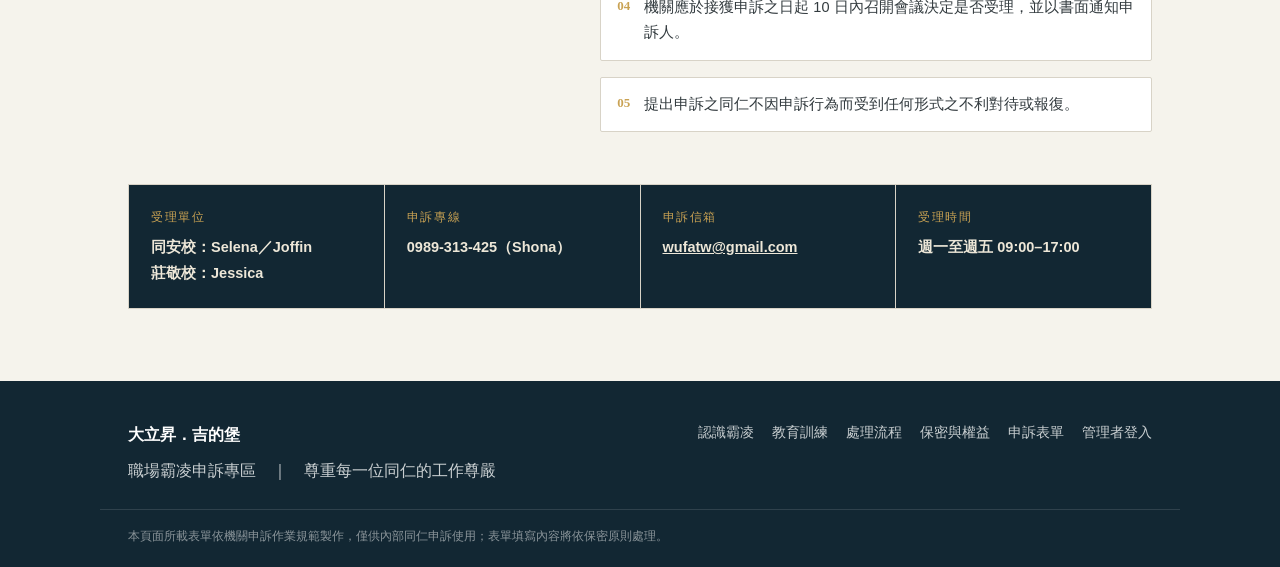
==== commit 9d06a6ec: "Add files via upload" ====
--- a/index.html
+++ b/index.html
@@ -121,24 +121,24 @@
         <h3>認識職場霸凌</h3>
         <p>了解職場霸凌的定義、常見樣態與辨識方式。</p>
         <div class="edu-link-row">
-          <a href="https://htmlpreview.github.io/?https://raw.githubusercontent.com/castlepartywu-svg/WorkplaceBully/main/Education/%E7%B7%9A%E4%B8%8A%E5%AE%A3%E5%B0%8E%E6%95%99%E6%9D%901%E8%AA%8D%E8%AD%98%E9%9C%B8%E5%87%8C.html" target="_blank" rel="noopener">線上閱讀</a>
-          <a href="https://raw.githubusercontent.com/castlepartywu-svg/WorkplaceBully/main/Education/%E7%B7%9A%E4%B8%8A%E5%AE%A3%E5%B0%8E%E6%95%99%E6%9D%90-1-%E8%AA%8D%E8%AD%98%E8%81%B7%E5%A0%B4%E9%9C%B8%E5%87%8C.pdf" target="_blank" rel="noopener">下載 PDF</a>
+          <a href="https://htmlpreview.github.io/?https://raw.githubusercontent.com/castlepartywu-svg/WorkplaceBully/main/Education/線上宣導教材1認識霸凌.html" target="_blank" rel="noopener">線上閱讀</a>
+          <a href="https://raw.githubusercontent.com/castlepartywu-svg/WorkplaceBully/main/Education/線上宣導教材-1-認識職場霸凌.pdf" target="_blank" rel="noopener">下載 PDF</a>
         </div>
       </div>
       <div class="info-card edu-card">
         <h3>遇到職場霸凌如何自救</h3>
         <p>提供遭遇霸凌時的因應建議與求助管道。</p>
         <div class="edu-link-row">
-          <a href="https://htmlpreview.github.io/?https://raw.githubusercontent.com/castlepartywu-svg/WorkplaceBully/main/Education/%E7%B7%9A%E4%B8%8A%E5%AE%A3%E5%B0%8E%E6%95%99%E6%9D%902%E5%A6%82%E4%BD%95%E8%87%AA%E6%95%91.html" target="_blank" rel="noopener">線上閱讀</a>
-          <a href="https://raw.githubusercontent.com/castlepartywu-svg/WorkplaceBully/main/Education/%E7%B7%9A%E4%B8%8A%E5%AE%A3%E5%B0%8E%E6%95%99%E6%9D%90-2-%E9%81%87%E5%88%B0%E8%81%B7%E5%A0%B4%E9%9C%B8%E5%87%8C%E5%A6%82%E4%BD%95%E8%87%AA%E6%95%91.pdf" target="_blank" rel="noopener">下載 PDF</a>
+          <a href="https://htmlpreview.github.io/?https://raw.githubusercontent.com/castlepartywu-svg/WorkplaceBully/main/Education/線上宣導教材2如何自救.html" target="_blank" rel="noopener">線上閱讀</a>
+          <a href="https://raw.githubusercontent.com/castlepartywu-svg/WorkplaceBully/main/Education/線上宣導教材-2-遇到職場霸凌如何自救.pdf" target="_blank" rel="noopener">下載 PDF</a>
         </div>
       </div>
       <div class="info-card edu-card">
         <h3>雇主防治職場霸凌秘笈</h3>
         <p>提供雇主／主管在預防與處理霸凌事件上的具體作法。</p>
         <div class="edu-link-row">
-          <a href="https://htmlpreview.github.io/?https://raw.githubusercontent.com/castlepartywu-svg/WorkplaceBully/main/Education/%E7%B7%9A%E4%B8%8A%E5%AE%A3%E5%B0%8E%E6%95%99%E6%9D%903%E9%9B%87%E4%B8%BB%E9%98%B2%E6%B2%BB%E7%A7%98%E7%AC%88.html" target="_blank" rel="noopener">線上閱讀</a>
-          <a href="https://raw.githubusercontent.com/castlepartywu-svg/WorkplaceBully/main/Education/%E7%B7%9A%E4%B8%8A%E5%AE%A3%E5%B0%8E%E6%95%99%E6%9D%90-3-%E9%9B%87%E4%B8%BB%E9%98%B2%E6%B2%BB%E8%81%B7%E5%A0%B4%E9%9C%B8%E5%87%8C%E7%A7%98%E7%AC%88.pdf" target="_blank" rel="noopener">下載 PDF</a>
+          <a href="https://htmlpreview.github.io/?https://raw.githubusercontent.com/castlepartywu-svg/WorkplaceBully/main/Education/線上宣導教材3雇主防治秘笈.html" target="_blank" rel="noopener">線上閱讀</a>
+          <a href="https://raw.githubusercontent.com/castlepartywu-svg/WorkplaceBully/main/Education/線上宣導教材-3-雇主防治職場霸凌秘笈.pdf" target="_blank" rel="noopener">下載 PDF</a>
         </div>
       </div>
     </div>
@@ -149,24 +149,24 @@
         <h3>職安法相關規定說明</h3>
         <p>職業安全衛生法中有關職場霸凌防治的相關法規解說。</p>
         <div class="edu-link-row">
-          <a href="https://htmlpreview.github.io/?https://raw.githubusercontent.com/castlepartywu-svg/WorkplaceBully/main/Education/%E8%81%B7%E5%A0%B4%E9%9C%B8%E5%87%8C%E9%98%B2%E6%B2%BB%E6%95%99%E8%82%B2%E8%A8%93%E7%B7%B4-%E8%81%B7%E5%AE%89%E6%B3%95%E8%A6%8F%E5%AE%9A%E8%AA%AA%E6%98%8E.html" target="_blank" rel="noopener">線上閱讀</a>
-          <a href="https://raw.githubusercontent.com/castlepartywu-svg/WorkplaceBully/main/Education/%E8%81%B7%E5%A0%B4%E9%9C%B8%E5%87%8C%E9%98%B2%E6%B2%BB%E6%95%99%E8%82%B2%E8%A8%93%E7%B7%B4-1-%E8%81%B7%E5%AE%89%E6%B3%95%E7%9B%B8%E9%97%9C%E8%A6%8F%E5%AE%9A%E8%AA%AA%E6%98%8E.pdf" target="_blank" rel="noopener">下載 PDF</a>
+          <a href="https://htmlpreview.github.io/?https://raw.githubusercontent.com/castlepartywu-svg/WorkplaceBully/main/Education/職場霸凌防治教育訓練-職安法規定說明.html" target="_blank" rel="noopener">線上閱讀</a>
+          <a href="https://raw.githubusercontent.com/castlepartywu-svg/WorkplaceBully/main/Education/職場霸凌防治教育訓練-1-職安法相關規定說明.pdf" target="_blank" rel="noopener">下載 PDF</a>
         </div>
       </div>
       <div class="info-card edu-card">
         <h3>調查策略與訪談技巧</h3>
         <p>受理及調查人員進行案件訪談時的策略與技巧說明。</p>
         <div class="edu-link-row">
-          <a href="https://htmlpreview.github.io/?https://raw.githubusercontent.com/castlepartywu-svg/WorkplaceBully/main/Education/%E8%81%B7%E5%A0%B4%E9%9C%B8%E5%87%8C%E9%98%B2%E6%B2%BB%E6%95%99%E8%82%B2%E8%A8%93%E7%B7%B4%282%29-%E8%AA%BF%E6%9F%A5%E7%AD%96%E7%95%A5%E5%8F%8A%E8%A8%AA%E8%AB%87%E6%8A%80%E5%B7%A7.html" target="_blank" rel="noopener">線上閱讀</a>
-          <a href="https://raw.githubusercontent.com/castlepartywu-svg/WorkplaceBully/main/Education/%E8%81%B7%E5%A0%B4%E9%9C%B8%E5%87%8C%E9%98%B2%E6%B2%BB%E6%95%99%E8%82%B2%E8%A8%93%E7%B7%B4-2-%E8%AA%BF%E6%9F%A5%E7%AD%96%E7%95%A5%E8%88%87%E8%A8%AA%E8%AB%87%E6%8A%80%E5%B7%A7.pdf" target="_blank" rel="noopener">下載 PDF</a>
+          <a href="https://htmlpreview.github.io/?https://raw.githubusercontent.com/castlepartywu-svg/WorkplaceBully/main/Education/職場霸凌防治教育訓練(2)-調查策略及訪談技巧.html" target="_blank" rel="noopener">線上閱讀</a>
+          <a href="https://raw.githubusercontent.com/castlepartywu-svg/WorkplaceBully/main/Education/職場霸凌防治教育訓練-2-調查策略與訪談技巧.pdf" target="_blank" rel="noopener">下載 PDF</a>
         </div>
       </div>
       <div class="info-card edu-card">
         <h3>調查報告撰寫</h3>
         <p>調查完成後，如何撰寫完整且符合程序要求的調查報告。</p>
         <div class="edu-link-row">
-          <a href="https://htmlpreview.github.io/?https://raw.githubusercontent.com/castlepartywu-svg/WorkplaceBully/main/Education/%E8%81%B7%E5%A0%B4%E9%9C%B8%E5%87%8C%E9%98%B2%E6%B2%BB%E6%95%99%E8%82%B2%E8%A8%93%E7%B7%B43%20%E8%AA%BF%E6%9F%A5%E5%A0%B1%E5%91%8A%E6%92%B0%E5%AF%AB.html" target="_blank" rel="noopener">線上閱讀</a>
-          <a href="https://raw.githubusercontent.com/castlepartywu-svg/WorkplaceBully/main/Education/%E8%81%B7%E5%A0%B4%E9%9C%B8%E5%87%8C%E9%98%B2%E6%B2%BB%E6%95%99%E8%82%B2%E8%A8%93%E7%B7%B4-3-%E8%AA%BF%E6%9F%A5%E5%A0%B1%E5%91%8A%E6%92%B0%E5%AF%AB.pdf" target="_blank" rel="noopener">下載 PDF</a>
+          <a href="https://htmlpreview.github.io/?https://raw.githubusercontent.com/castlepartywu-svg/WorkplaceBully/main/Education/職場霸凌防治教育訓練3%20調查報告撰寫.html" target="_blank" rel="noopener">線上閱讀</a>
+          <a href="https://raw.githubusercontent.com/castlepartywu-svg/WorkplaceBully/main/Education/職場霸凌防治教育訓練-3-調查報告撰寫.pdf" target="_blank" rel="noopener">下載 PDF</a>
         </div>
       </div>
     </div>
--- a/assets/style.css
+++ b/assets/style.css
@@ -99,6 +99,45 @@
   overflow:hidden;
   border-bottom:1px solid var(--line);
 }
+.visit-counter{
+  position:absolute;
+  top:18px;
+  left:28px;
+  z-index:5;
+  background:rgba(255,255,255,.94);
+  border:1px solid var(--line);
+  border-radius:var(--radius);
+  padding:10px 14px;
+  box-shadow:0 2px 10px rgba(18,39,51,.08);
+  display:flex;
+  flex-direction:column;
+  gap:3px;
+}
+.visit-counter .vc-row{
+  display:flex;
+  align-items:baseline;
+  gap:8px;
+  white-space:nowrap;
+}
+.visit-counter .vc-label{
+  font-size:11.5px;
+  color:#75808a;
+  letter-spacing:.04em;
+}
+.visit-counter .vc-value{
+  font-family:"Noto Serif TC",serif;
+  font-weight:900;
+  color:var(--navy-deep);
+  font-size:15px;
+  min-width:1.5em;
+  text-align:right;
+}
+.visit-counter .vc-note{
+  font-size:10px;
+  color:#9aa3a8;
+  margin-top:1px;
+}
+
 .hero .eyebrow{
   display:inline-flex;
   align-items:center;
@@ -162,6 +201,23 @@
 }
 .info-card h3{font-size:16.5px;margin-bottom:10px;}
 .info-card p{font-size:14px;color:#4d555a;margin-bottom:0;}
+
+.edu-group-title{font-size:16.5px;margin-bottom:16px;color:var(--navy-deep);}
+.edu-card p{margin-bottom:16px;}
+.edu-link-row{display:flex;gap:10px;flex-wrap:wrap;}
+.edu-link-row a{
+  font-size:13px;
+  font-weight:700;
+  text-decoration:none;
+  padding:6px 12px;
+  border-radius:var(--radius);
+  border:1px solid var(--navy-deep);
+  color:var(--navy-deep);
+  transition:background .2s, color .2s;
+}
+.edu-link-row a:first-child{background:var(--navy-deep);color:#fff;}
+.edu-link-row a:first-child:hover{background:var(--navy);}
+.edu-link-row a:last-child:hover{background:var(--navy-deep);color:#fff;}
 
 .video-embed-card{padding:16px 16px 20px;}
 .video-frame{
@@ -579,6 +635,13 @@
   section{padding:52px 0;}
   .form-doc{padding:22px 16px 30px;}
   .form-doc td.section-title{writing-mode:horizontal-tb;width:auto;}
+  .visit-counter{
+    position:static;
+    flex-direction:row;
+    gap:16px;
+    margin:0 0 18px 28px;
+    width:fit-content;
+  }
 }
 
 /* ---------- print ---------- */
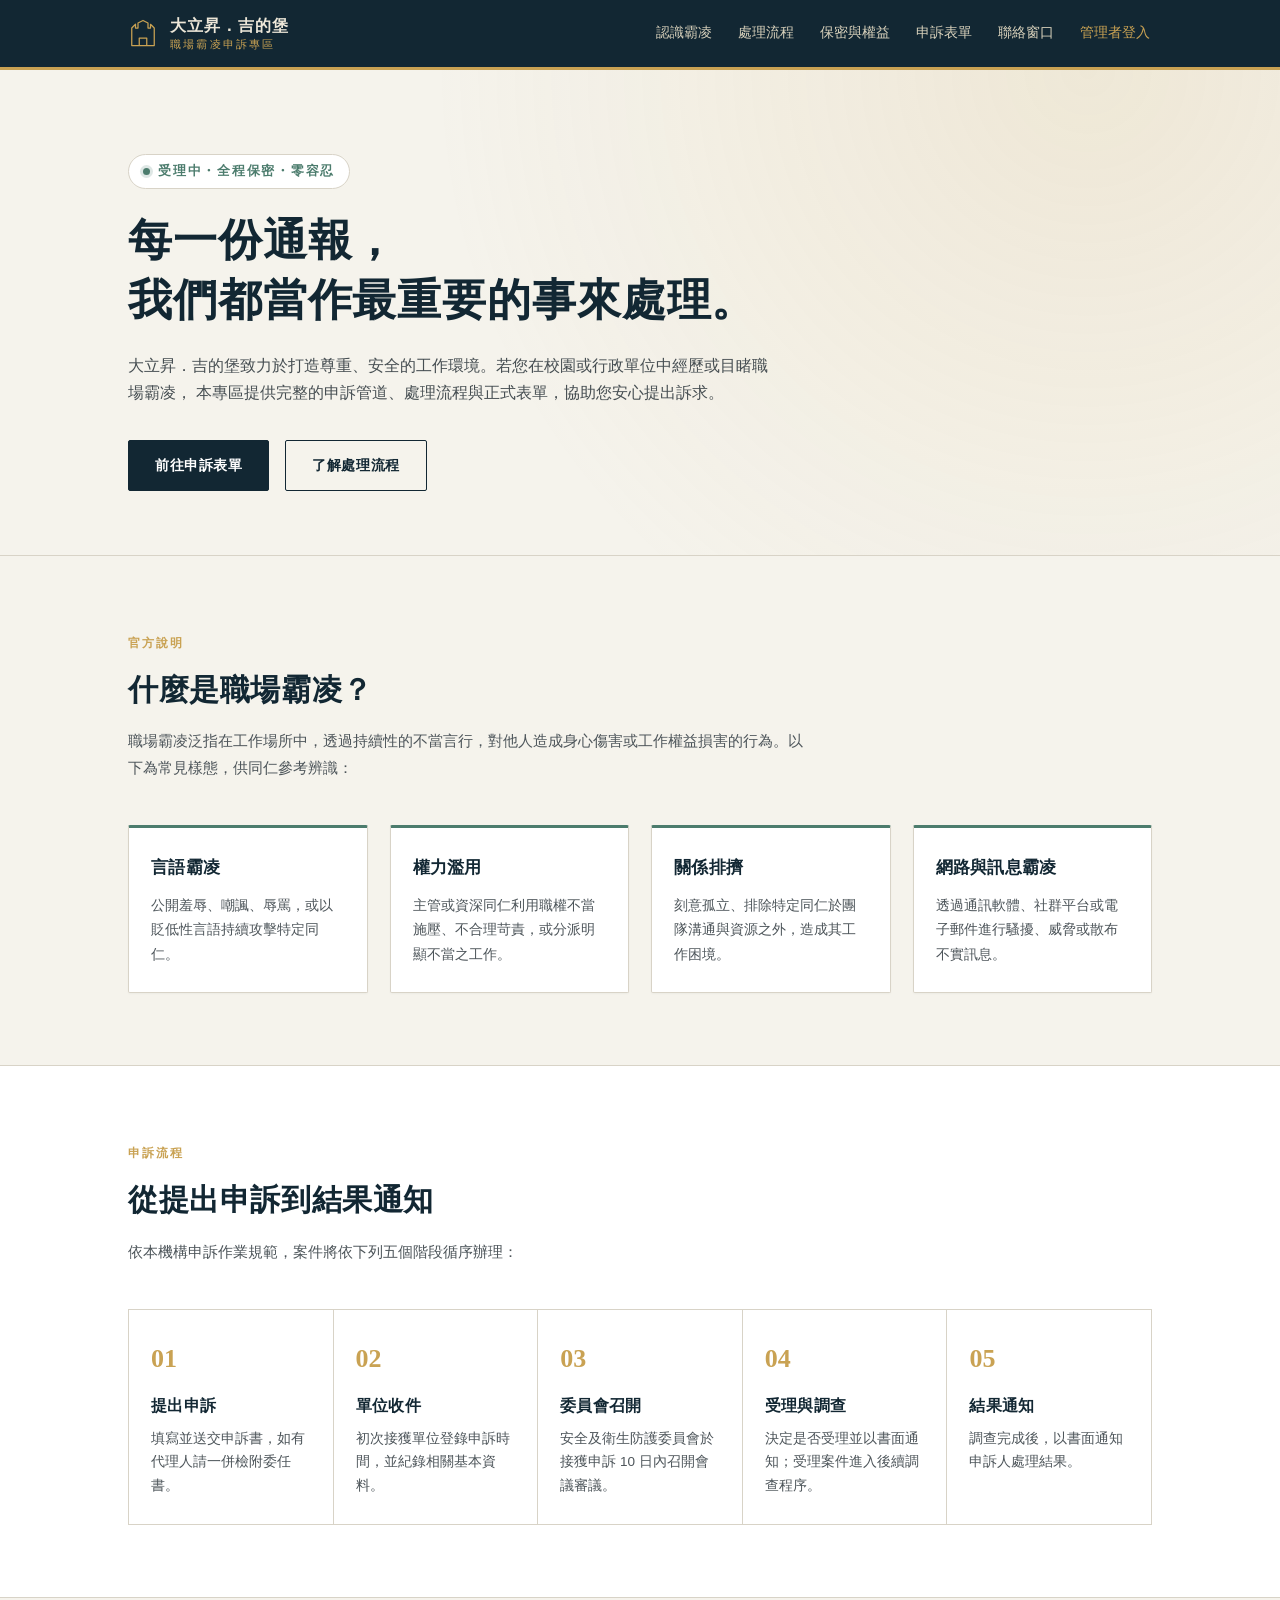
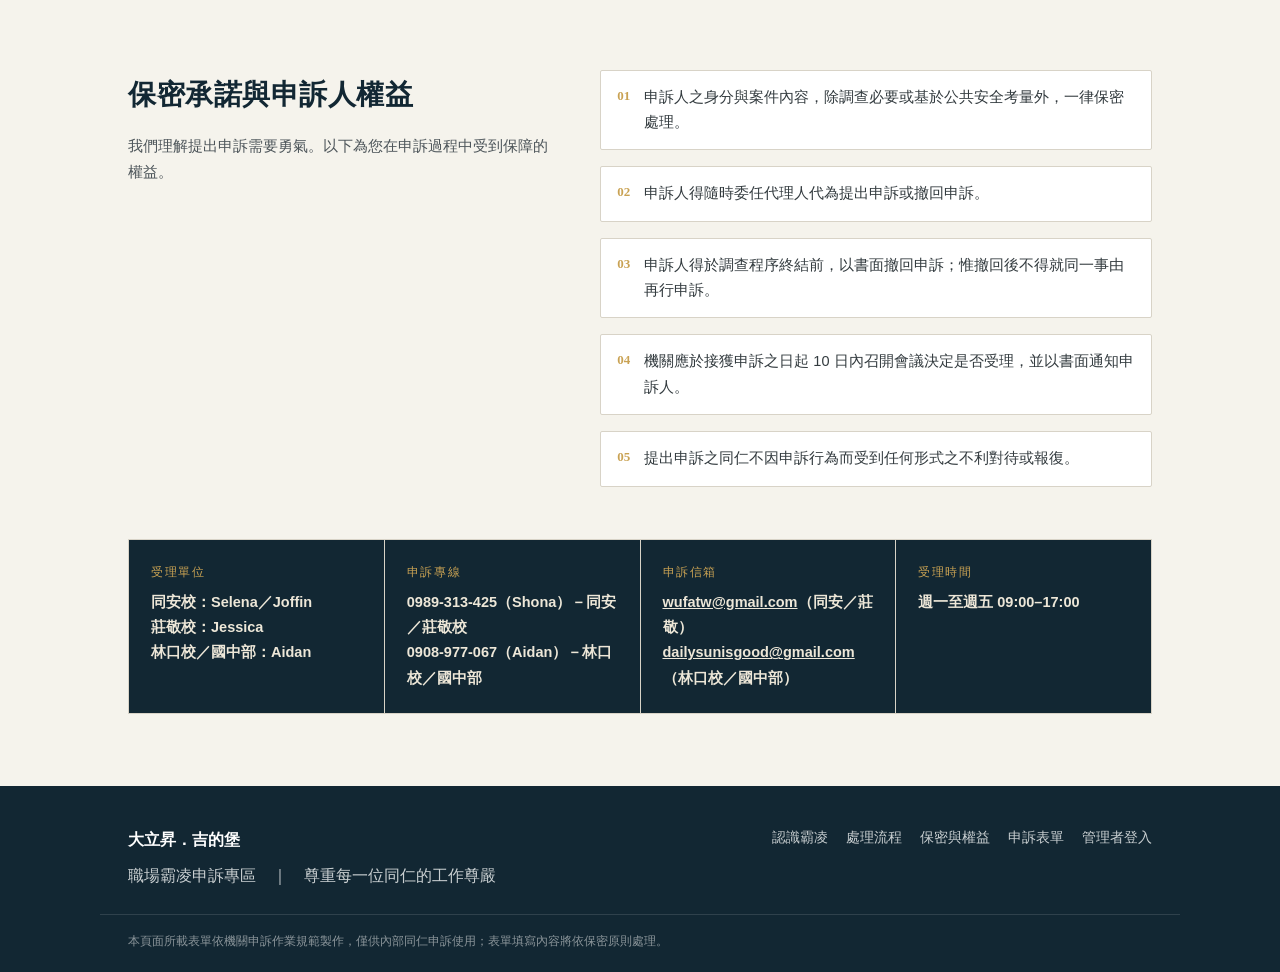
==== commit e405e5fa: "Add files via upload" ====
--- a/index.html
+++ b/index.html
@@ -21,7 +21,6 @@
     </div>
     <nav class="main-nav">
       <a href="#about">認識霸凌</a>
-      <a href="#education">教育訓練</a>
       <a href="#process">處理流程</a>
       <a href="#rights">保密與權益</a>
       <a href="report.html">申訴表單</a>
@@ -32,11 +31,6 @@
 </header>
 
 <section class="hero">
-  <div class="visit-counter" id="visit-counter" aria-live="polite">
-    <div class="vc-row"><span class="vc-label">累計到訪</span><span class="vc-value" id="vc-total">—</span></div>
-    <div class="vc-row"><span class="vc-label">今日到訪</span><span class="vc-value" id="vc-today">—</span></div>
-    <div class="vc-note" id="vc-note"></div>
-  </div>
   <div class="wrap">
     <span class="eyebrow"><span class="dot"></span>受理中・全程保密・零容忍</span>
     <h1>每一份通報，<br>我們都當作最重要的事來處理。</h1>
@@ -74,100 +68,6 @@
       <div class="info-card">
         <h3>網路與訊息霸凌</h3>
         <p>透過通訊軟體、社群平台或電子郵件進行騷擾、威脅或散布不實訊息。</p>
-      </div>
-    </div>
-
-    <div class="section-head" style="margin-top:44px;margin-bottom:22px;">
-      <span class="kicker">延伸學習</span>
-      <h3 style="font-size:19px;margin:0;">職場霸凌防治宣導影片</h3>
-    </div>
-    <div class="card-grid">
-      <div class="info-card video-embed-card">
-        <div class="video-frame">
-          <iframe src="https://www.youtube.com/embed/z6uMscS4dXs" title="宣導影片一" loading="lazy" frameborder="0" allow="accelerometer; autoplay; clipboard-write; encrypted-media; gyroscope; picture-in-picture; web-share" allowfullscreen></iframe>
-        </div>
-        <h3>宣導影片一</h3>
-        <p>職場霸凌防治宣導影片。<a href="https://youtu.be/z6uMscS4dXs" target="_blank" rel="noopener">於 YouTube 開啟</a></p>
-      </div>
-      <div class="info-card video-embed-card">
-        <div class="video-frame">
-          <iframe src="https://www.youtube.com/embed/lAnErXv3-6E" title="宣導影片二" loading="lazy" frameborder="0" allow="accelerometer; autoplay; clipboard-write; encrypted-media; gyroscope; picture-in-picture; web-share" allowfullscreen></iframe>
-        </div>
-        <h3>宣導影片二</h3>
-        <p>職場霸凌防治宣導影片。<a href="https://youtu.be/lAnErXv3-6E" target="_blank" rel="noopener">於 YouTube 開啟</a></p>
-      </div>
-      <div class="info-card video-embed-card">
-        <div class="video-frame">
-          <iframe src="https://www.youtube.com/embed/RIv6hlDFf-0" title="宣導影片三" loading="lazy" frameborder="0" allow="accelerometer; autoplay; clipboard-write; encrypted-media; gyroscope; picture-in-picture; web-share" allowfullscreen></iframe>
-        </div>
-        <h3>宣導影片三</h3>
-        <p>職場霸凌防治宣導影片。<a href="https://youtu.be/RIv6hlDFf-0" target="_blank" rel="noopener">於 YouTube 開啟</a></p>
-      </div>
-    </div>
-  </div>
-</section>
-
-<section id="education" style="background:var(--paper);border-top:1px solid var(--line);border-bottom:1px solid var(--line);">
-  <div class="wrap">
-    <div class="section-head">
-      <span class="kicker">教育訓練教材</span>
-      <h2>職場霸凌防治教育資源</h2>
-      <p>提供線上閱讀與 PDF 下載兩種形式，資料來源為本機構 GitHub 教材庫（新分頁開啟）。</p>
-    </div>
-
-    <h3 class="edu-group-title">線上宣導教材（全體員工適用）</h3>
-    <div class="card-grid">
-      <div class="info-card edu-card">
-        <h3>認識職場霸凌</h3>
-        <p>了解職場霸凌的定義、常見樣態與辨識方式。</p>
-        <div class="edu-link-row">
-          <a href="https://htmlpreview.github.io/?https://raw.githubusercontent.com/castlepartywu-svg/WorkplaceBully/main/Education/線上宣導教材1認識霸凌.html" target="_blank" rel="noopener">線上閱讀</a>
-          <a href="https://raw.githubusercontent.com/castlepartywu-svg/WorkplaceBully/main/Education/線上宣導教材-1-認識職場霸凌.pdf" target="_blank" rel="noopener">下載 PDF</a>
-        </div>
-      </div>
-      <div class="info-card edu-card">
-        <h3>遇到職場霸凌如何自救</h3>
-        <p>提供遭遇霸凌時的因應建議與求助管道。</p>
-        <div class="edu-link-row">
-          <a href="https://htmlpreview.github.io/?https://raw.githubusercontent.com/castlepartywu-svg/WorkplaceBully/main/Education/線上宣導教材2如何自救.html" target="_blank" rel="noopener">線上閱讀</a>
-          <a href="https://raw.githubusercontent.com/castlepartywu-svg/WorkplaceBully/main/Education/線上宣導教材-2-遇到職場霸凌如何自救.pdf" target="_blank" rel="noopener">下載 PDF</a>
-        </div>
-      </div>
-      <div class="info-card edu-card">
-        <h3>雇主防治職場霸凌秘笈</h3>
-        <p>提供雇主／主管在預防與處理霸凌事件上的具體作法。</p>
-        <div class="edu-link-row">
-          <a href="https://htmlpreview.github.io/?https://raw.githubusercontent.com/castlepartywu-svg/WorkplaceBully/main/Education/線上宣導教材3雇主防治秘笈.html" target="_blank" rel="noopener">線上閱讀</a>
-          <a href="https://raw.githubusercontent.com/castlepartywu-svg/WorkplaceBully/main/Education/線上宣導教材-3-雇主防治職場霸凌秘笈.pdf" target="_blank" rel="noopener">下載 PDF</a>
-        </div>
-      </div>
-    </div>
-
-    <h3 class="edu-group-title" style="margin-top:36px;">職場霸凌防治教育訓練（受理／調查人員適用）</h3>
-    <div class="card-grid">
-      <div class="info-card edu-card">
-        <h3>職安法相關規定說明</h3>
-        <p>職業安全衛生法中有關職場霸凌防治的相關法規解說。</p>
-        <div class="edu-link-row">
-          <a href="https://htmlpreview.github.io/?https://raw.githubusercontent.com/castlepartywu-svg/WorkplaceBully/main/Education/職場霸凌防治教育訓練-職安法規定說明.html" target="_blank" rel="noopener">線上閱讀</a>
-          <a href="https://raw.githubusercontent.com/castlepartywu-svg/WorkplaceBully/main/Education/職場霸凌防治教育訓練-1-職安法相關規定說明.pdf" target="_blank" rel="noopener">下載 PDF</a>
-        </div>
-      </div>
-      <div class="info-card edu-card">
-        <h3>調查策略與訪談技巧</h3>
-        <p>受理及調查人員進行案件訪談時的策略與技巧說明。</p>
-        <div class="edu-link-row">
-          <a href="https://htmlpreview.github.io/?https://raw.githubusercontent.com/castlepartywu-svg/WorkplaceBully/main/Education/職場霸凌防治教育訓練(2)-調查策略及訪談技巧.html" target="_blank" rel="noopener">線上閱讀</a>
-          <a href="https://raw.githubusercontent.com/castlepartywu-svg/WorkplaceBully/main/Education/職場霸凌防治教育訓練-2-調查策略與訪談技巧.pdf" target="_blank" rel="noopener">下載 PDF</a>
-        </div>
-      </div>
-      <div class="info-card edu-card">
-        <h3>調查報告撰寫</h3>
-        <p>調查完成後，如何撰寫完整且符合程序要求的調查報告。</p>
-        <div class="edu-link-row">
-          <a href="https://htmlpreview.github.io/?https://raw.githubusercontent.com/castlepartywu-svg/WorkplaceBully/main/Education/職場霸凌防治教育訓練3%20調查報告撰寫.html" target="_blank" rel="noopener">線上閱讀</a>
-          <a href="https://raw.githubusercontent.com/castlepartywu-svg/WorkplaceBully/main/Education/職場霸凌防治教育訓練-3-調查報告撰寫.pdf" target="_blank" rel="noopener">下載 PDF</a>
-        </div>
       </div>
     </div>
   </div>
@@ -229,15 +129,15 @@
     <div class="contact-strip" id="contact">
       <div class="contact-item">
         <div class="label">受理單位</div>
-        <div class="value">同安校：Selena／Joffin<br>莊敬校：Jessica</div>
+        <div class="value">同安校：Selena／Joffin<br>莊敬校：Jessica<br>林口校／國中部：Aidan</div>
       </div>
       <div class="contact-item">
         <div class="label">申訴專線</div>
-        <div class="value">0989-313-425（Shona）</div>
+        <div class="value">0989-313-425（Shona）－同安／莊敬校<br>0908-977-067（Aidan）－林口校／國中部</div>
       </div>
       <div class="contact-item">
         <div class="label">申訴信箱</div>
-        <div class="value"><a href="mailto:wufatw@gmail.com">wufatw@gmail.com</a></div>
+        <div class="value"><a href="mailto:wufatw@gmail.com">wufatw@gmail.com</a>（同安／莊敬）<br><a href="mailto:dailysunisgood@gmail.com">dailysunisgood@gmail.com</a>（林口校／國中部）</div>
       </div>
       <div class="contact-item">
         <div class="label">受理時間</div>
@@ -255,7 +155,6 @@
     </div>
     <div class="foot-links">
       <a href="#about">認識霸凌</a>
-      <a href="#education">教育訓練</a>
       <a href="#process">處理流程</a>
       <a href="#rights">保密與權益</a>
       <a href="report.html">申訴表單</a>
--- a/assets/style.css
+++ b/assets/style.css
@@ -99,45 +99,6 @@
   overflow:hidden;
   border-bottom:1px solid var(--line);
 }
-.visit-counter{
-  position:absolute;
-  top:18px;
-  left:28px;
-  z-index:5;
-  background:rgba(255,255,255,.94);
-  border:1px solid var(--line);
-  border-radius:var(--radius);
-  padding:10px 14px;
-  box-shadow:0 2px 10px rgba(18,39,51,.08);
-  display:flex;
-  flex-direction:column;
-  gap:3px;
-}
-.visit-counter .vc-row{
-  display:flex;
-  align-items:baseline;
-  gap:8px;
-  white-space:nowrap;
-}
-.visit-counter .vc-label{
-  font-size:11.5px;
-  color:#75808a;
-  letter-spacing:.04em;
-}
-.visit-counter .vc-value{
-  font-family:"Noto Serif TC",serif;
-  font-weight:900;
-  color:var(--navy-deep);
-  font-size:15px;
-  min-width:1.5em;
-  text-align:right;
-}
-.visit-counter .vc-note{
-  font-size:10px;
-  color:#9aa3a8;
-  margin-top:1px;
-}
-
 .hero .eyebrow{
   display:inline-flex;
   align-items:center;
@@ -201,45 +162,6 @@
 }
 .info-card h3{font-size:16.5px;margin-bottom:10px;}
 .info-card p{font-size:14px;color:#4d555a;margin-bottom:0;}
-
-.edu-group-title{font-size:16.5px;margin-bottom:16px;color:var(--navy-deep);}
-.edu-card p{margin-bottom:16px;}
-.edu-link-row{display:flex;gap:10px;flex-wrap:wrap;}
-.edu-link-row a{
-  font-size:13px;
-  font-weight:700;
-  text-decoration:none;
-  padding:6px 12px;
-  border-radius:var(--radius);
-  border:1px solid var(--navy-deep);
-  color:var(--navy-deep);
-  transition:background .2s, color .2s;
-}
-.edu-link-row a:first-child{background:var(--navy-deep);color:#fff;}
-.edu-link-row a:first-child:hover{background:var(--navy);}
-.edu-link-row a:last-child:hover{background:var(--navy-deep);color:#fff;}
-
-.video-embed-card{padding:16px 16px 20px;}
-.video-frame{
-  position:relative;
-  width:100%;
-  padding-top:56.25%;
-  background:#000;
-  border-radius:var(--radius);
-  overflow:hidden;
-  margin-bottom:14px;
-}
-.video-frame iframe{
-  position:absolute;
-  inset:0;
-  width:100%;
-  height:100%;
-  border:0;
-}
-.video-embed-card h3{font-size:15.5px;margin-bottom:6px;}
-.video-embed-card p{font-size:13px;color:#4d555a;margin-bottom:0;}
-.video-embed-card p a{color:var(--teal);font-weight:700;text-decoration:none;margin-left:6px;}
-.video-embed-card p a:hover{text-decoration:underline;}
 
 /* ---------- timeline ---------- */
 .timeline{
@@ -494,6 +416,14 @@
 }
 .form-doc input[type="text"]:focus,.form-doc textarea:focus{outline:none;border-bottom-color:var(--teal);}
 .form-doc textarea{resize:vertical;min-height:56px;}
+/* 尚未填寫的欄位反白提示，方便一眼看出漏填處；輸入內容後會自動取消 */
+.form-doc input[type="text"].field-empty,
+.form-doc textarea.field-empty{
+  background:#FDF0C6;
+  border-bottom-color:var(--gold);
+}
+.form-doc input[type="text"].field-empty:focus,
+.form-doc textarea.field-empty:focus{background:#FFF9E8;}
 .form-doc .short{width:48px;display:inline-block;}
 .form-doc .mid{width:150px;display:inline-block;}
 .form-doc .wide{width:300px;display:inline-block;}
@@ -519,33 +449,6 @@
 .form-doc .statement input[type="text"]{display:inline-block;width:140px;}
 .form-doc ol{font-size:13.5px;padding-left:20px;color:#333b3f;}
 .form-doc ol li{margin-bottom:6px;}
-
-/* ---------- fillable (applicant fill-in) highlight ---------- */
-.form-doc .fillable td:not(.label):not(.section-title){
-  background-color:#FFF176;
-}
-.form-doc .fillable input[type="text"],
-.form-doc .fillable textarea{
-  background:transparent;
-}
-.form-doc .checkbox-group label{
-  background-color:#FFF176;
-  padding:2px 6px;
-  border-radius:2px;
-  display:inline-block;
-}
-.form-doc .statement input[type="text"],
-.form-doc .to-line input[type="text"],
-.form-doc .date-line input[type="text"]{
-  background-color:#FFF176;
-  border-radius:2px;
-}
-.form-doc .signature-line input[type="text"]{
-  background-color:#FFF176;
-  border-radius:2px;
-  width:auto;
-  min-width:180px;
-}
 
 .admin-only{
   position:relative;
@@ -635,13 +538,6 @@
   section{padding:52px 0;}
   .form-doc{padding:22px 16px 30px;}
   .form-doc td.section-title{writing-mode:horizontal-tb;width:auto;}
-  .visit-counter{
-    position:static;
-    flex-direction:row;
-    gap:16px;
-    margin:0 0 18px 28px;
-    width:fit-content;
-  }
 }
 
 /* ---------- print ---------- */
@@ -653,4 +549,11 @@
   .tab-panel.print-active .admin-only::before{display:none;}
   .form-doc{border:none;padding:0;}
   section{padding:0;}
-}
+  /* 讓「尚未填寫」反白也能印出來，方便承辦人員一眼看出漏填欄位 */
+  .form-doc input[type="text"].field-empty,
+  .form-doc textarea.field-empty{
+    background:#FDF0C6 !important;
+    -webkit-print-color-adjust:exact;
+    print-color-adjust:exact;
+  }
+}
